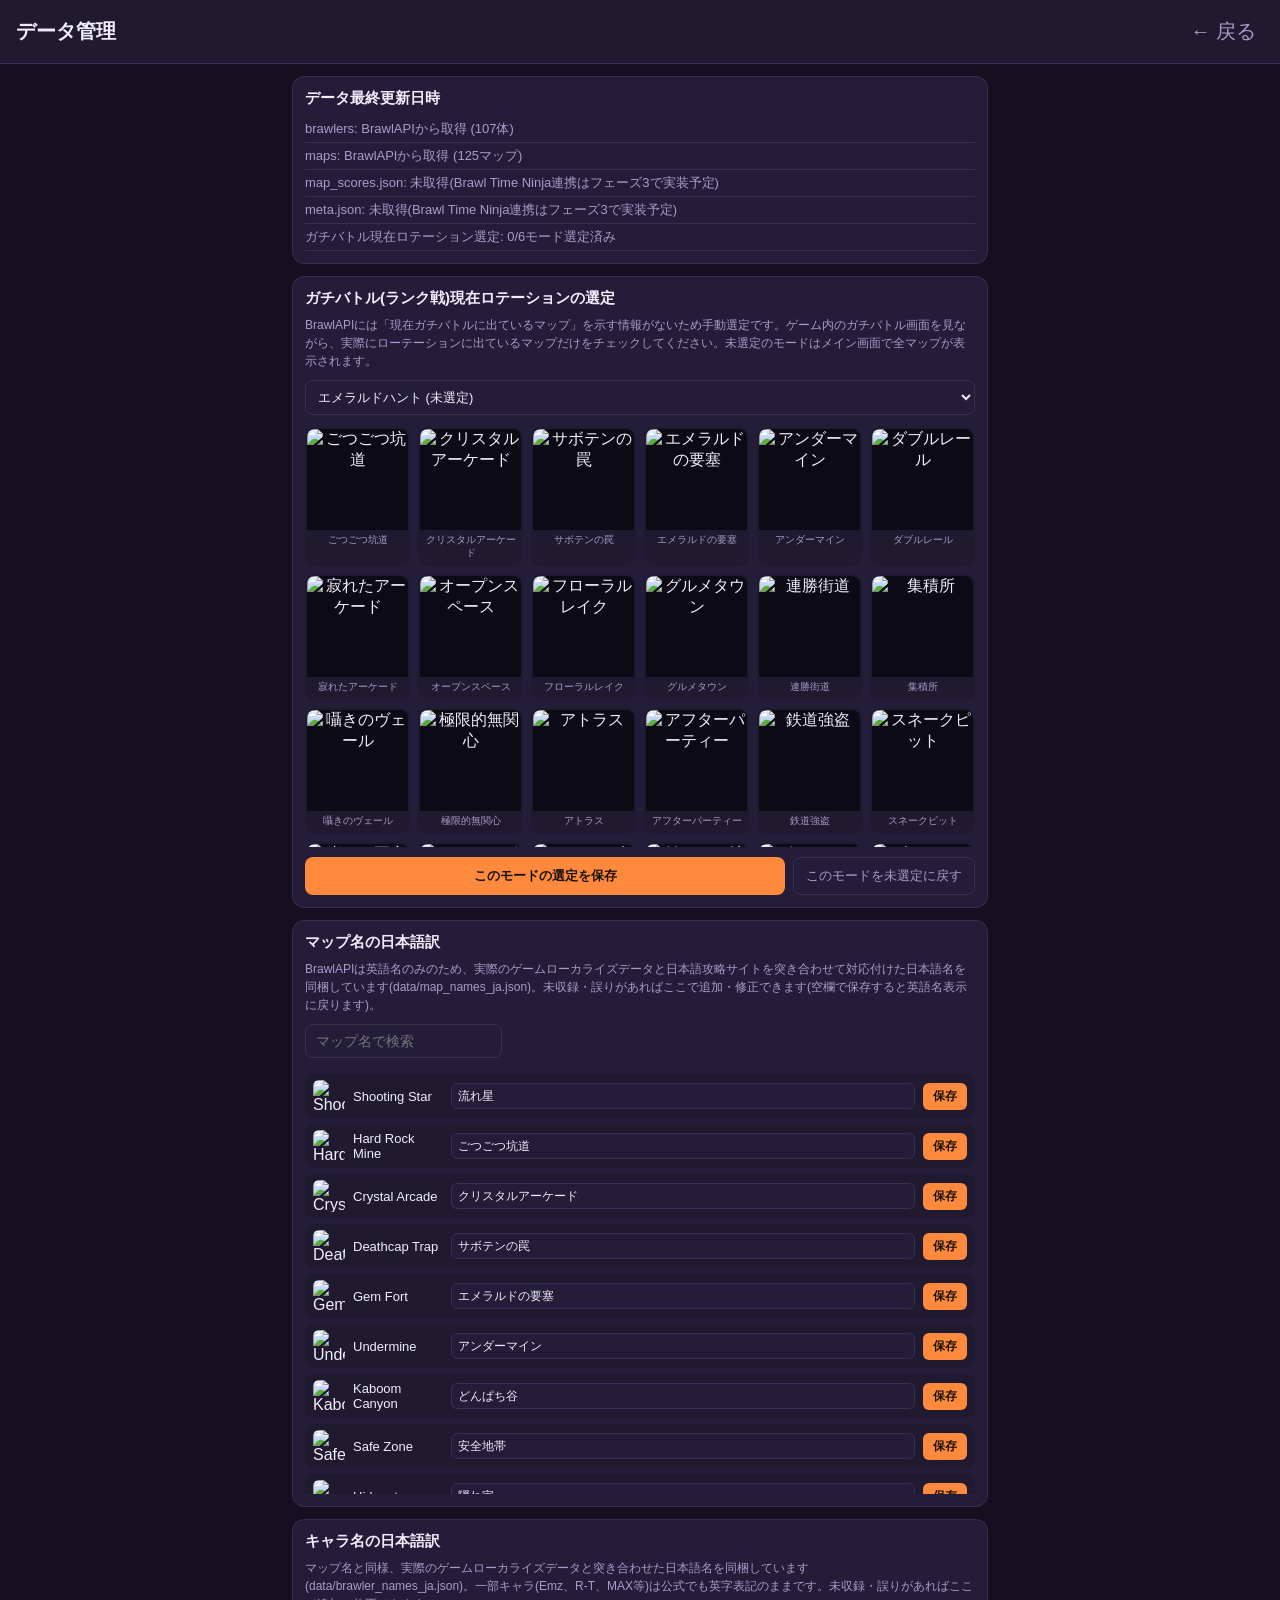
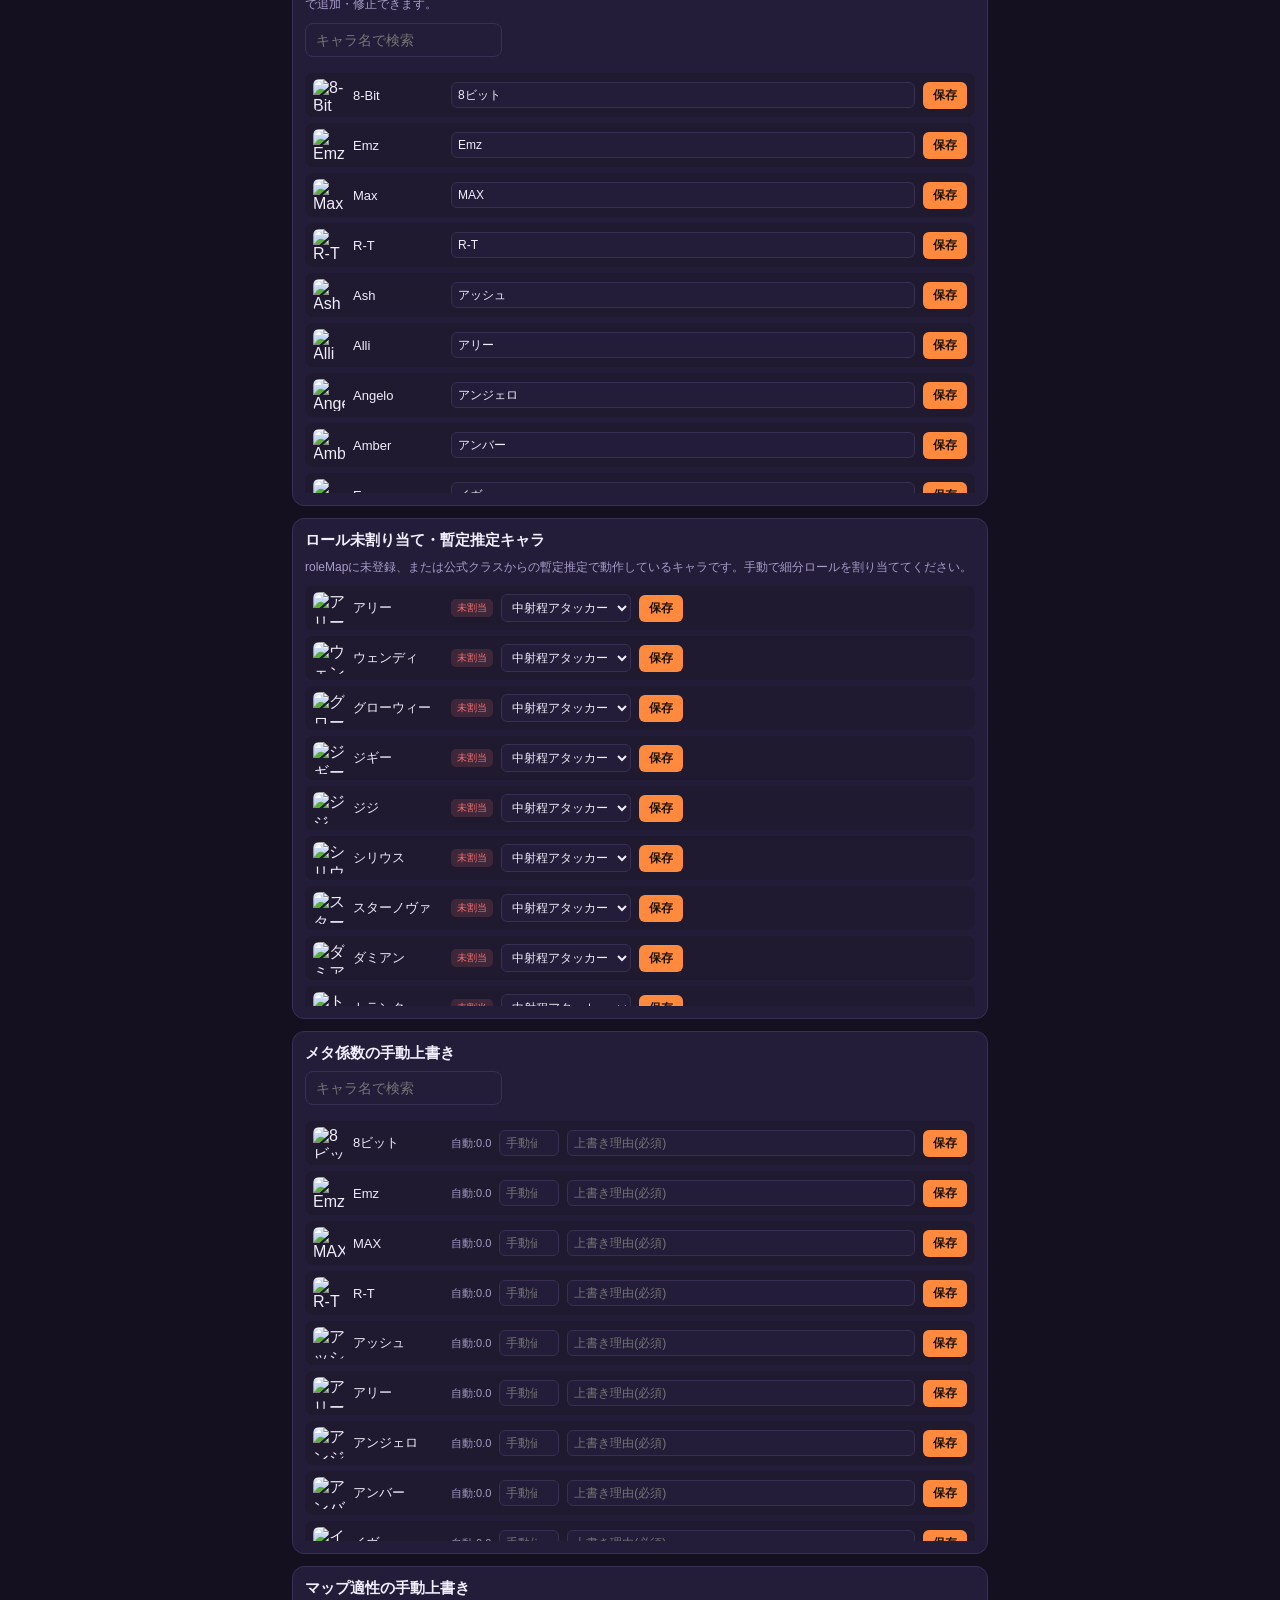
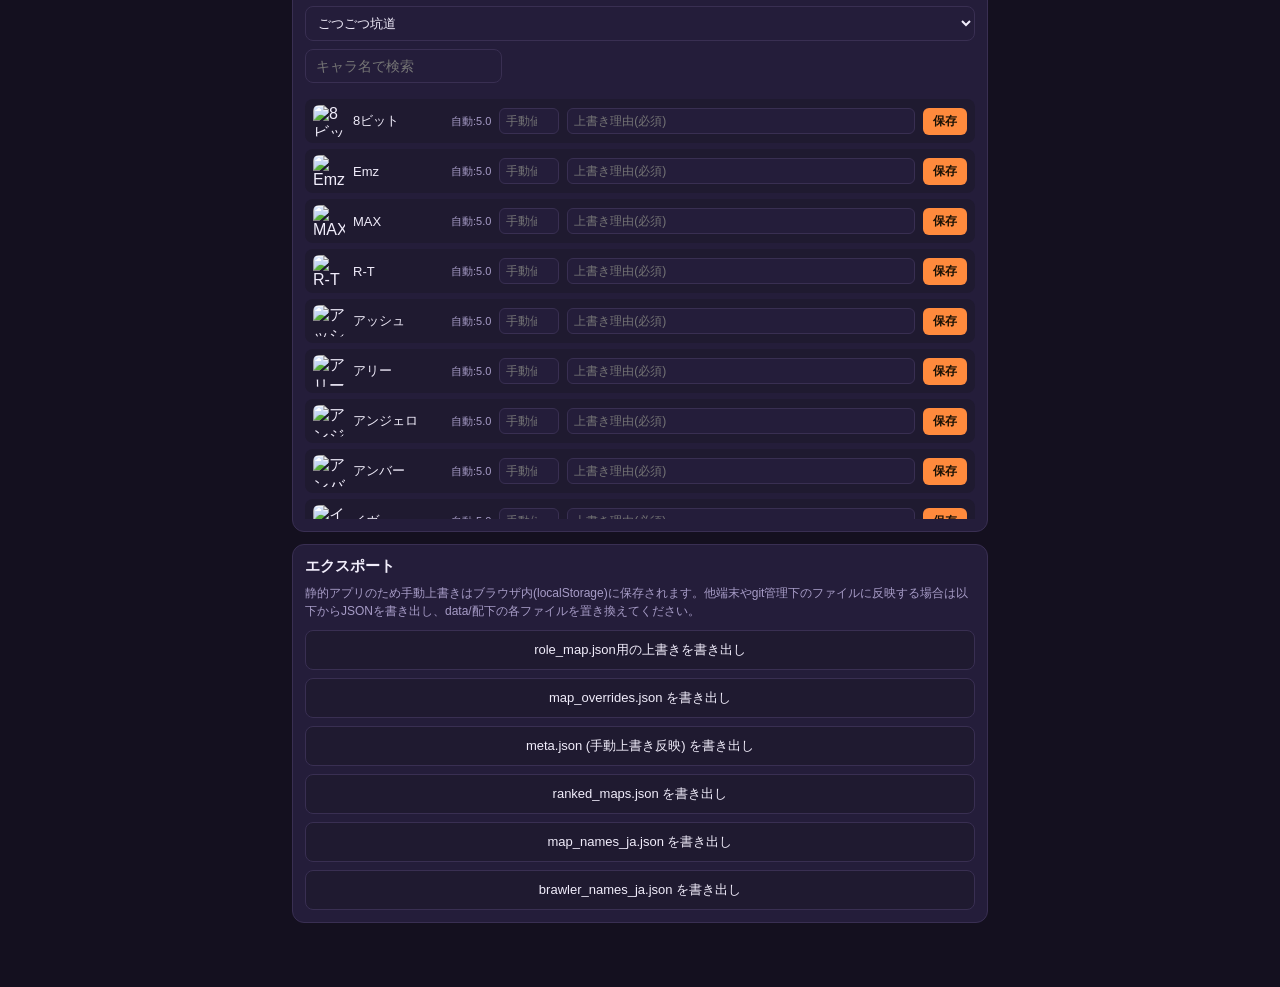
==== admin.html @ 73f632b1 "Initial commit: ブロスタ ガチバトル ピック支援アプリ 仕様書v1.1に基づくフェーズ1+2実装。マップ/キャラ日本語化、 ガチバトル現在ロテーション選定、カメラでのBAN自動読取を含" ====
<!doctype html>
<html lang="ja">
<head>
<meta charset="UTF-8" />
<meta name="viewport" content="width=device-width, initial-scale=1" />
<title>データ管理 | ブロスタ ピック支援</title>
<link rel="stylesheet" href="css/style.css" />
<link rel="stylesheet" href="css/admin.css" />
</head>
<body>
<header class="app-header">
  <h1>データ管理</h1>
  <a class="admin-link" href="index.html" title="メイン画面へ">← 戻る</a>
</header>

<div id="loading" class="loading">読み込み中...</div>

<main id="admin" class="app admin-app" hidden>

  <section class="section">
    <h2>データ最終更新日時</h2>
    <ul class="status-list" id="statusList"></ul>
  </section>

  <section class="section">
    <h2>ガチバトル(ランク戦)現在ロテーションの選定</h2>
    <p class="hint">BrawlAPIには「現在ガチバトルに出ているマップ」を示す情報がないため手動選定です。ゲーム内のガチバトル画面を見ながら、実際にローテーションに出ているマップだけをチェックしてください。未選定のモードはメイン画面で全マップが表示されます。</p>
    <select id="rankedModeSelect" class="map-select"></select>
    <div id="rankedMapGrid" class="ranked-map-grid"></div>
    <div class="ranked-map-actions">
      <button id="rankedMapSave" class="save-btn">このモードの選定を保存</button>
      <button id="rankedMapReset" class="reset-btn">このモードを未選定に戻す</button>
    </div>
  </section>

  <section class="section">
    <h2>マップ名の日本語訳</h2>
    <p class="hint">BrawlAPIは英語名のみのため、実際のゲームローカライズデータと日本語攻略サイトを突き合わせて対応付けた日本語名を同梱しています(data/map_names_ja.json)。未収録・誤りがあればここで追加・修正できます(空欄で保存すると英語名表示に戻ります)。</p>
    <input type="text" id="mapNameSearch" class="picker-search" placeholder="マップ名で検索" />
    <div id="mapNameTable" class="admin-table"></div>
  </section>

  <section class="section">
    <h2>キャラ名の日本語訳</h2>
    <p class="hint">マップ名と同様、実際のゲームローカライズデータと突き合わせた日本語名を同梱しています(data/brawler_names_ja.json)。一部キャラ(Emz、R-T、MAX等)は公式でも英字表記のままです。未収録・誤りがあればここで追加・修正できます。</p>
    <input type="text" id="brawlerNameSearch" class="picker-search" placeholder="キャラ名で検索" />
    <div id="brawlerNameTable" class="admin-table"></div>
  </section>

  <section class="section">
    <h2>ロール未割り当て・暫定推定キャラ</h2>
    <p class="hint">roleMapに未登録、または公式クラスからの暫定推定で動作しているキャラです。手動で細分ロールを割り当ててください。</p>
    <div id="roleWarningList" class="admin-table"></div>
  </section>

  <section class="section">
    <h2>メタ係数の手動上書き</h2>
    <input type="text" id="metaSearch" class="picker-search" placeholder="キャラ名で検索" />
    <div id="metaTable" class="admin-table"></div>
  </section>

  <section class="section">
    <h2>マップ適性の手動上書き</h2>
    <select id="mapSelect" class="map-select"></select>
    <input type="text" id="mapOverrideSearch" class="picker-search" placeholder="キャラ名で検索" />
    <div id="mapOverrideTable" class="admin-table"></div>
  </section>

  <section class="section">
    <h2>エクスポート</h2>
    <p class="hint">静的アプリのため手動上書きはブラウザ内(localStorage)に保存されます。他端末やgit管理下のファイルに反映する場合は以下からJSONを書き出し、data/配下の各ファイルを置き換えてください。</p>
    <div class="export-buttons">
      <button id="exportRoles">role_map.json用の上書きを書き出し</button>
      <button id="exportMapOverrides">map_overrides.json を書き出し</button>
      <button id="exportMeta">meta.json (手動上書き反映) を書き出し</button>
      <button id="exportRankedMaps">ranked_maps.json を書き出し</button>
      <button id="exportMapNames">map_names_ja.json を書き出し</button>
      <button id="exportBrawlerNames">brawler_names_ja.json を書き出し</button>
    </div>
  </section>

</main>

<script src="js/api.js"></script>
<script src="js/score.js"></script>
<script src="js/admin.js"></script>
</body>
</html>
---- css/style.css ----
:root {
  --bg: #14101f;
  --bg-elevated: #1f1a30;
  --bg-card: #241d3a;
  --border: #392f52;
  --text: #f1edfb;
  --text-dim: #a79cc7;
  --accent: #ff8a3d;
  --accent-2: #7c5cff;
  --good: #4ade80;
  --bad: #f87171;
  --neutral: #a79cc7;
  --radius: 12px;
}

* { box-sizing: border-box; }

html, body {
  margin: 0;
  padding: 0;
  background: var(--bg);
  color: var(--text);
  font-family: -apple-system, BlinkMacSystemFont, "Hiragino Sans", "Yu Gothic", sans-serif;
}

body {
  padding-bottom: 40px;
}

.app-header {
  display: flex;
  align-items: center;
  justify-content: space-between;
  padding: 14px 16px;
  background: var(--bg-elevated);
  border-bottom: 1px solid var(--border);
  position: sticky;
  top: 0;
  z-index: 20;
}

.app-title-group {
  display: flex;
  align-items: baseline;
  gap: 8px;
}

.app-header h1 {
  font-size: 18px;
  margin: 0;
}

.app-subtitle {
  font-size: 11px;
  color: var(--accent);
  background: rgba(255,138,61,0.12);
  border: 1px solid rgba(255,138,61,0.4);
  border-radius: 999px;
  padding: 2px 8px;
}

.map-grid-notice {
  font-size: 11px;
  color: var(--accent);
  background: rgba(255,138,61,0.08);
  border: 1px solid rgba(255,138,61,0.3);
  border-radius: 8px;
  padding: 6px 8px;
  margin-bottom: 8px;
  line-height: 1.5;
}

.admin-link {
  color: var(--text-dim);
  text-decoration: none;
  font-size: 20px;
  padding: 4px 8px;
}

.loading, .error-banner {
  padding: 40px 16px;
  text-align: center;
  color: var(--text-dim);
}

.error-banner {
  color: var(--bad);
  background: #2a1620;
  margin: 12px 16px;
  border-radius: var(--radius);
}

.app {
  max-width: 640px;
  margin: 0 auto;
  padding: 12px;
}

.section {
  background: var(--bg-card);
  border-radius: var(--radius);
  padding: 12px;
  margin-bottom: 12px;
  border: 1px solid var(--border);
}

.mode-tabs {
  display: flex;
  gap: 6px;
  overflow-x: auto;
  padding-bottom: 8px;
  margin-bottom: 8px;
  border-bottom: 1px solid var(--border);
}

.mode-tab {
  flex: 0 0 auto;
  padding: 8px 12px;
  border-radius: 999px;
  background: var(--bg-elevated);
  border: 1px solid var(--border);
  color: var(--text-dim);
  font-size: 13px;
  white-space: nowrap;
  cursor: pointer;
}

.mode-tab.active {
  background: var(--accent);
  color: #1a1207;
  border-color: var(--accent);
  font-weight: 600;
}

.map-grid {
  display: grid;
  grid-template-columns: repeat(auto-fill, minmax(96px, 1fr));
  gap: 8px;
}

.map-card {
  border-radius: 10px;
  overflow: hidden;
  border: 2px solid transparent;
  background: var(--bg-elevated);
  cursor: pointer;
  text-align: center;
}

.map-card.active {
  border-color: var(--accent);
}

.map-card img {
  width: 100%;
  aspect-ratio: 1 / 1;
  object-fit: cover;
  display: block;
  background: #0c0a14;
}

.map-card .map-name {
  font-size: 11px;
  padding: 4px 4px 6px;
  color: var(--text-dim);
  line-height: 1.3;
}

.draft-row {
  display: flex;
  gap: 12px;
  flex-wrap: wrap;
}

.draft-group {
  flex: 1 1 200px;
}

.draft-label {
  font-size: 13px;
  color: var(--text-dim);
  margin-bottom: 6px;
}

.draft-sub {
  font-size: 11px;
  opacity: 0.7;
}

.slot-row {
  display: flex;
  gap: 8px;
}

.slot {
  width: 52px;
  height: 52px;
  border-radius: 10px;
  border: 2px dashed var(--border);
  background: var(--bg-elevated);
  display: flex;
  align-items: center;
  justify-content: center;
  cursor: pointer;
  position: relative;
  overflow: visible;
  color: var(--text-dim);
  font-size: 22px;
}

.slot.filled {
  border-style: solid;
  border-color: var(--accent-2);
  padding: 0;
}

.slot img {
  width: 100%;
  height: 100%;
  object-fit: cover;
  border-radius: 8px;
}

.slot .remove-badge {
  position: absolute;
  top: -6px;
  right: -6px;
  width: 18px;
  height: 18px;
  border-radius: 50%;
  background: var(--bad);
  color: white;
  font-size: 12px;
  display: flex;
  align-items: center;
  justify-content: center;
  line-height: 1;
}

.ban-btn-row {
  display: flex;
  gap: 8px;
  margin-top: 12px;
}

.ban-toggle {
  flex: 1;
  padding: 8px;
  border-radius: 8px;
  border: 1px solid var(--border);
  background: var(--bg-elevated);
  color: var(--text-dim);
  font-size: 13px;
  cursor: pointer;
}

.scan-open-btn {
  border-color: rgba(255,138,61,0.4);
  color: var(--accent);
}

.ranking-header {
  display: flex;
  justify-content: space-between;
  align-items: baseline;
  margin-bottom: 10px;
}

.ranking-header h2 {
  font-size: 15px;
  margin: 0;
}

.ranking-updated {
  font-size: 11px;
  color: var(--text-dim);
}

.ranking-list {
  display: flex;
  flex-direction: column;
  gap: 6px;
}

.rank-row {
  background: var(--bg-elevated);
  border-radius: 10px;
  padding: 8px 10px;
  display: flex;
  align-items: center;
  gap: 10px;
  cursor: pointer;
  border: 1px solid transparent;
}

.rank-row.expanded {
  border-color: var(--accent-2);
}

.rank-num {
  width: 20px;
  text-align: center;
  color: var(--text-dim);
  font-size: 12px;
  flex: 0 0 auto;
}

.rank-icon {
  width: 40px;
  height: 40px;
  border-radius: 8px;
  object-fit: cover;
  background: #0c0a14;
  flex: 0 0 auto;
}

.rank-main {
  flex: 1;
  min-width: 0;
}

.rank-name-row {
  display: flex;
  align-items: baseline;
  gap: 8px;
}

.rank-name {
  font-weight: 600;
  font-size: 14px;
}

.rank-role {
  font-size: 10px;
  color: var(--text-dim);
}

.rank-score {
  font-size: 15px;
  font-weight: 700;
  color: var(--accent);
  flex: 0 0 auto;
  width: 40px;
  text-align: right;
}

.rank-reasons {
  font-size: 11px;
  color: var(--text-dim);
  margin-top: 2px;
  display: flex;
  flex-wrap: wrap;
  gap: 6px;
}

.rank-reason-tag {
  background: rgba(255,255,255,0.05);
  padding: 1px 6px;
  border-radius: 6px;
}

.rank-detail {
  padding: 10px 10px 4px;
  font-size: 12px;
  color: var(--text-dim);
  border-top: 1px dashed var(--border);
  margin-top: 6px;
  display: none;
  flex-basis: 100%;
}

.rank-row.expanded .rank-detail {
  display: block;
}

.breakdown-grid {
  display: grid;
  grid-template-columns: repeat(4, 1fr);
  gap: 6px;
  margin-bottom: 8px;
}

.breakdown-item {
  background: var(--bg-card);
  border-radius: 6px;
  padding: 6px;
  text-align: center;
}

.breakdown-item .bd-label {
  font-size: 10px;
  opacity: 0.8;
}

.breakdown-item .bd-value {
  font-size: 13px;
  font-weight: 700;
  color: var(--text);
}

.all-reasons {
  list-style: none;
  margin: 0;
  padding: 0;
}

.all-reasons li {
  padding: 2px 0;
}

.show-all-btn {
  margin-top: 10px;
  width: 100%;
  padding: 10px;
  border-radius: 8px;
  border: 1px solid var(--border);
  background: transparent;
  color: var(--accent);
  font-size: 13px;
  cursor: pointer;
}

.picker-overlay {
  position: fixed;
  inset: 0;
  background: rgba(0,0,0,0.55);
  z-index: 100;
  display: flex;
  align-items: flex-end;
}

.picker-overlay[hidden] {
  display: none;
}

.picker-sheet {
  background: var(--bg-elevated);
  width: 100%;
  max-height: 80vh;
  border-radius: 16px 16px 0 0;
  display: flex;
  flex-direction: column;
  overflow: hidden;
}

.picker-header {
  display: flex;
  gap: 8px;
  padding: 12px;
  border-bottom: 1px solid var(--border);
}

.picker-search {
  flex: 1;
  padding: 8px 10px;
  border-radius: 8px;
  border: 1px solid var(--border);
  background: var(--bg-card);
  color: var(--text);
  font-size: 14px;
}

.picker-close {
  padding: 8px 12px;
  border-radius: 8px;
  border: 1px solid var(--border);
  background: transparent;
  color: var(--text-dim);
  cursor: pointer;
}

.picker-quick {
  padding: 10px 12px 4px;
  border-bottom: 1px solid var(--border);
}

.picker-quick-label {
  font-size: 11px;
  color: var(--accent);
  margin-bottom: 6px;
}

.picker-quick-grid {
  display: grid;
  grid-template-columns: repeat(auto-fill, minmax(64px, 1fr));
  gap: 8px;
}

.picker-roles {
  display: flex;
  gap: 6px;
  overflow-x: auto;
  padding: 8px 12px;
  border-bottom: 1px solid var(--border);
}

.picker-role-chip {
  flex: 0 0 auto;
  padding: 5px 10px;
  border-radius: 999px;
  background: var(--bg-card);
  border: 1px solid var(--border);
  color: var(--text-dim);
  font-size: 11px;
  cursor: pointer;
  white-space: nowrap;
}

.picker-role-chip.active {
  background: var(--accent-2);
  color: white;
  border-color: var(--accent-2);
}

.picker-grid {
  display: grid;
  grid-template-columns: repeat(auto-fill, minmax(64px, 1fr));
  gap: 8px;
  padding: 12px;
  overflow-y: auto;
}

.picker-cell {
  text-align: center;
  cursor: pointer;
  border-radius: 8px;
  padding: 4px;
  border: 2px solid transparent;
}

.picker-cell.selected {
  border-color: var(--accent);
  background: rgba(255,138,61,0.1);
}

.picker-cell.disabled {
  opacity: 0.3;
  pointer-events: none;
}

.picker-cell img {
  width: 100%;
  aspect-ratio: 1/1;
  object-fit: cover;
  border-radius: 8px;
  background: #0c0a14;
}

.picker-cell .pc-name {
  font-size: 9px;
  color: var(--text-dim);
  margin-top: 2px;
  white-space: nowrap;
  overflow: hidden;
  text-overflow: ellipsis;
}

@media (min-width: 480px) {
  .app-header h1 { font-size: 20px; }
}

/* --- カメラBAN読取 --- */
.scan-overlay {
  position: fixed;
  inset: 0;
  background: #000;
  z-index: 200;
  display: flex;
  flex-direction: column;
}

.scan-overlay[hidden] {
  display: none;
}

.scan-header {
  display: flex;
  align-items: center;
  gap: 8px;
  padding: 10px 12px;
  background: var(--bg-elevated);
  border-bottom: 1px solid var(--border);
}

.scan-title {
  font-size: 13px;
  color: var(--text);
  flex: 1;
}

.scan-layout-select {
  padding: 5px 8px;
  border-radius: 6px;
  border: 1px solid var(--border);
  background: var(--bg-card);
  color: var(--text);
  font-size: 12px;
}

.scan-video-wrap {
  position: relative;
  flex: 1;
  overflow: hidden;
  background: #000;
  touch-action: none;
}

.scan-video {
  width: 100%;
  height: 100%;
  object-fit: cover;
  display: block;
}

.scan-guide-box {
  position: absolute;
  border: 2px solid var(--accent);
  background: rgba(255,138,61,0.08);
  touch-action: none;
  cursor: move;
}

.scan-handle {
  position: absolute;
  width: 22px;
  height: 22px;
  margin: -11px;
  border-radius: 50%;
  background: var(--accent);
  border: 2px solid white;
  touch-action: none;
}

.scan-handle[data-corner="tl"] { top: 0; left: 0; }
.scan-handle[data-corner="tr"] { top: 0; left: 100%; }
.scan-handle[data-corner="bl"] { top: 100%; left: 0; }
.scan-handle[data-corner="br"] { top: 100%; left: 100%; }

.scan-cells {
  position: absolute;
  display: grid;
  gap: 2px;
  pointer-events: none;
}

.scan-cell {
  border: 2px dashed rgba(255,255,255,0.4);
  border-radius: 4px;
  display: flex;
  align-items: flex-end;
  justify-content: center;
  overflow: hidden;
}

.scan-cell.tentative {
  border-color: var(--accent);
  border-style: solid;
}

.scan-cell.committed {
  border-color: var(--good);
  border-style: solid;
  background: rgba(74,222,128,0.15);
}

.scan-cell-label {
  font-size: 10px;
  color: white;
  background: rgba(0,0,0,0.6);
  padding: 1px 4px;
  border-radius: 4px;
  margin-bottom: 2px;
  max-width: 100%;
  overflow: hidden;
  text-overflow: ellipsis;
  white-space: nowrap;
}

.scan-footer {
  background: var(--bg-elevated);
  border-top: 1px solid var(--border);
  padding: 10px 12px;
  padding-bottom: max(10px, env(safe-area-inset-bottom));
}

.scan-status {
  font-size: 12px;
  color: var(--text-dim);
  margin-bottom: 8px;
  min-height: 16px;
}

.scan-pending-list {
  display: flex;
  flex-wrap: wrap;
  gap: 6px;
  margin-bottom: 8px;
}

.scan-pending-chip {
  display: flex;
  align-items: center;
  gap: 4px;
  background: var(--bg-card);
  border: 1px solid var(--good);
  border-radius: 999px;
  padding: 3px 8px 3px 3px;
  font-size: 12px;
  cursor: pointer;
}

.scan-pending-chip img {
  width: 22px;
  height: 22px;
  border-radius: 50%;
  object-fit: cover;
}

.scan-pending-remove {
  color: var(--bad);
  font-weight: 700;
  margin-left: 2px;
}

.scan-footer-buttons {
  display: flex;
  gap: 8px;
}

.scan-reset-btn {
  flex: 1;
  padding: 9px;
  border-radius: 8px;
  border: 1px solid var(--border);
  background: transparent;
  color: var(--text-dim);
  font-size: 12px;
  cursor: pointer;
}

.scan-apply-btn {
  flex: 2;
  padding: 9px;
  border-radius: 8px;
  border: none;
  background: var(--good);
  color: #0a2010;
  font-weight: 700;
  font-size: 13px;
  cursor: pointer;
}
---- css/admin.css ----
.admin-app {
  max-width: 720px;
}

.section h2 {
  font-size: 15px;
  margin: 0 0 8px;
}

.hint {
  font-size: 12px;
  color: var(--text-dim);
  margin: 0 0 10px;
  line-height: 1.5;
}

.status-list {
  list-style: none;
  margin: 0;
  padding: 0;
  font-size: 13px;
  color: var(--text-dim);
}

.status-list li {
  padding: 4px 0;
  border-bottom: 1px solid var(--border);
}

.admin-table {
  display: flex;
  flex-direction: column;
  gap: 6px;
  max-height: 420px;
  overflow-y: auto;
  margin-top: 8px;
}

.admin-row {
  display: flex;
  align-items: center;
  gap: 8px;
  background: var(--bg-elevated);
  border-radius: 8px;
  padding: 6px 8px;
  flex-wrap: wrap;
}

.admin-row img {
  width: 32px;
  height: 32px;
  border-radius: 6px;
  object-fit: cover;
  flex: 0 0 auto;
}

.admin-row .ar-name {
  font-size: 13px;
  width: 90px;
  flex: 0 0 auto;
}

.admin-row select,
.admin-row input[type="number"],
.admin-row input[type="text"] {
  background: var(--bg-card);
  border: 1px solid var(--border);
  color: var(--text);
  border-radius: 6px;
  padding: 5px 6px;
  font-size: 12px;
}

.admin-row input[type="number"] {
  width: 60px;
}

.admin-row input[type="text"].note-input {
  flex: 1 1 140px;
  min-width: 100px;
}

.admin-row .save-btn {
  padding: 5px 10px;
  border-radius: 6px;
  border: none;
  background: var(--accent);
  color: #1a1207;
  font-size: 12px;
  cursor: pointer;
  font-weight: 600;
}

.admin-row .diff-warn {
  font-size: 11px;
  color: var(--bad);
  width: 100%;
}

.admin-row .badge {
  font-size: 10px;
  padding: 2px 6px;
  border-radius: 5px;
  background: rgba(248,113,113,0.15);
  color: var(--bad);
}

.map-select {
  width: 100%;
  padding: 8px;
  border-radius: 8px;
  border: 1px solid var(--border);
  background: var(--bg-card);
  color: var(--text);
  font-size: 13px;
  margin-bottom: 8px;
}

.picker-search {
  margin-bottom: 8px;
}

.export-buttons {
  display: flex;
  flex-direction: column;
  gap: 8px;
}

.export-buttons button {
  padding: 10px;
  border-radius: 8px;
  border: 1px solid var(--border);
  background: var(--bg-elevated);
  color: var(--text);
  font-size: 13px;
  cursor: pointer;
}

.ranked-map-grid {
  display: grid;
  grid-template-columns: repeat(auto-fill, minmax(96px, 1fr));
  gap: 8px;
  max-height: 420px;
  overflow-y: auto;
  margin-top: 4px;
}

.ranked-map-cell {
  border-radius: 10px;
  overflow: hidden;
  border: 2px solid transparent;
  background: var(--bg-elevated);
  cursor: pointer;
  text-align: center;
}

.ranked-map-cell.selected {
  border-color: var(--good);
}

.ranked-map-cell img {
  width: 100%;
  aspect-ratio: 1 / 1;
  object-fit: cover;
  display: block;
  background: #0c0a14;
}

.ranked-map-cell .rm-name {
  font-size: 10px;
  padding: 3px 4px 5px;
  color: var(--text-dim);
  line-height: 1.3;
}

.ranked-map-cell.selected .rm-name {
  color: var(--good);
}

.ranked-map-actions {
  display: flex;
  gap: 8px;
  margin-top: 10px;
}

.ranked-map-actions .save-btn {
  flex: 1;
  padding: 9px;
  border-radius: 8px;
  border: none;
  background: var(--accent);
  color: #1a1207;
  font-weight: 600;
  font-size: 13px;
  cursor: pointer;
}

.ranked-map-actions .reset-btn {
  padding: 9px 12px;
  border-radius: 8px;
  border: 1px solid var(--border);
  background: transparent;
  color: var(--text-dim);
  font-size: 13px;
  cursor: pointer;
}
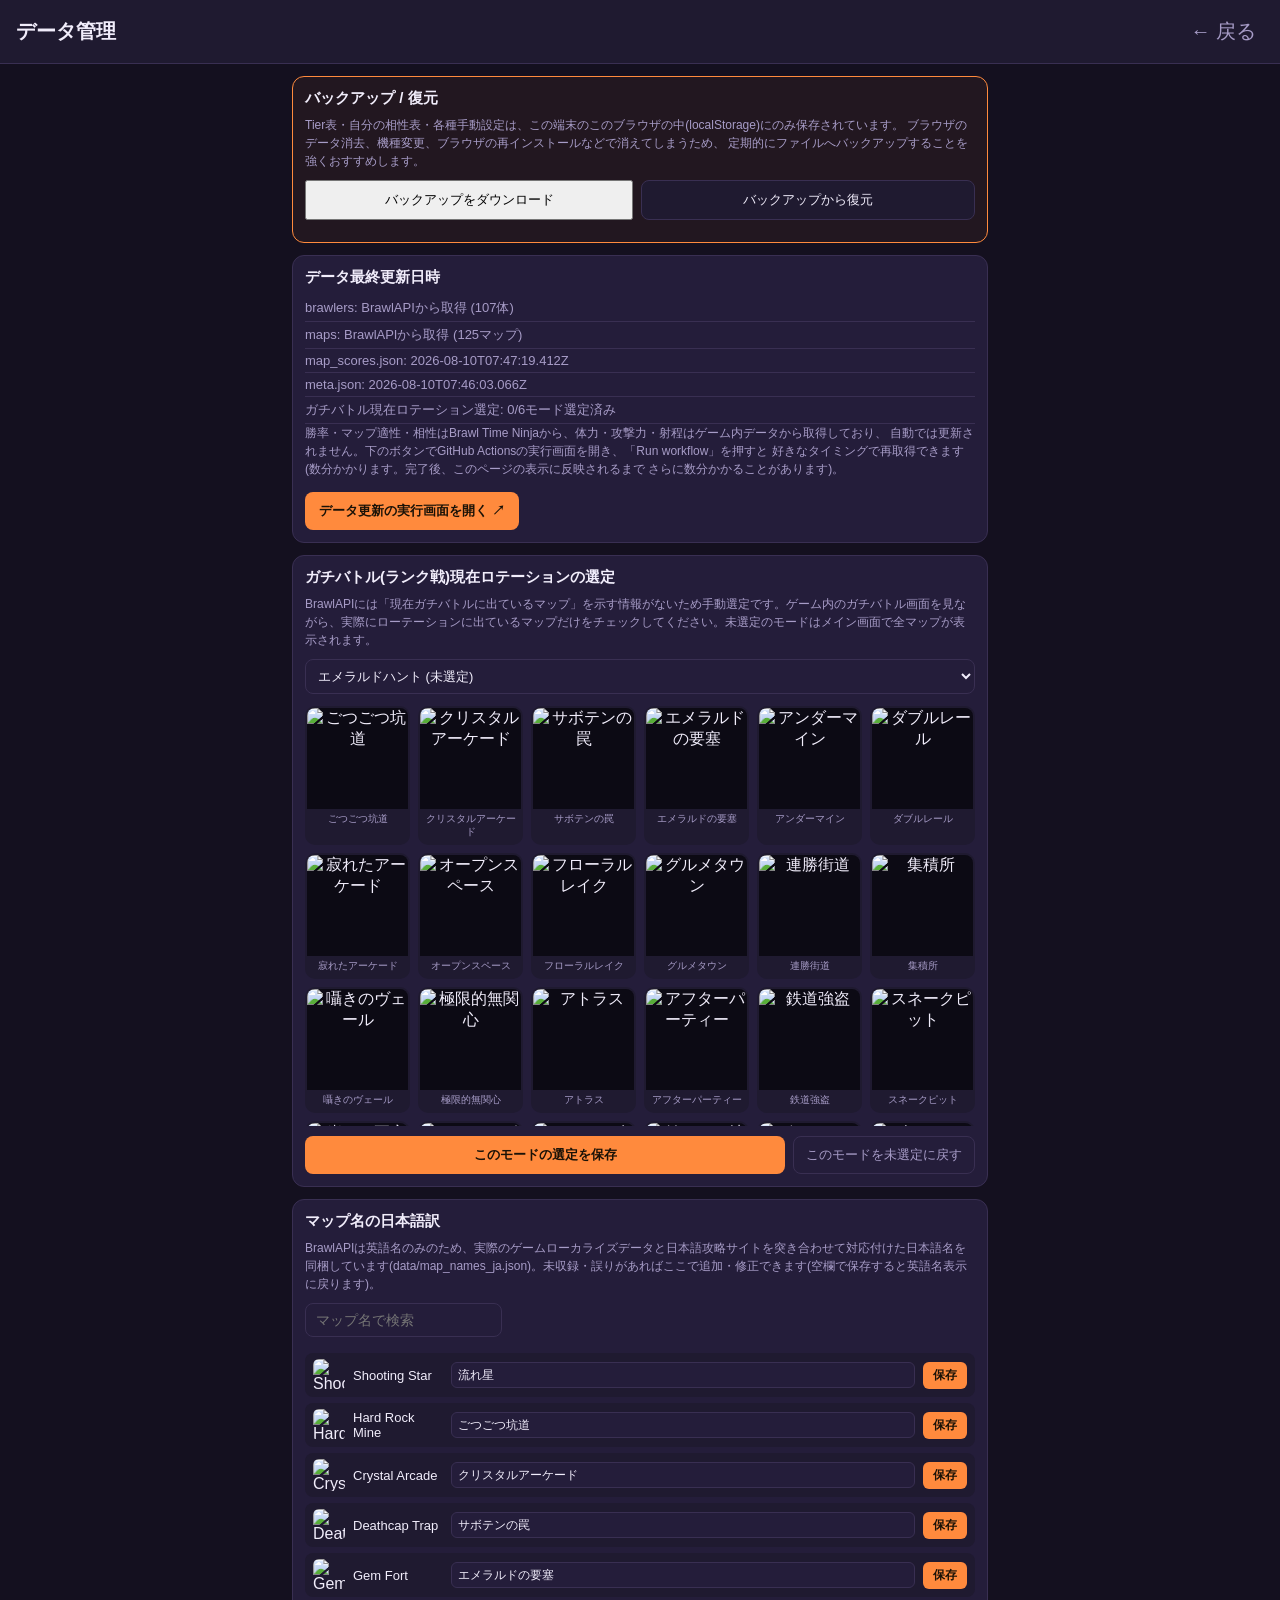
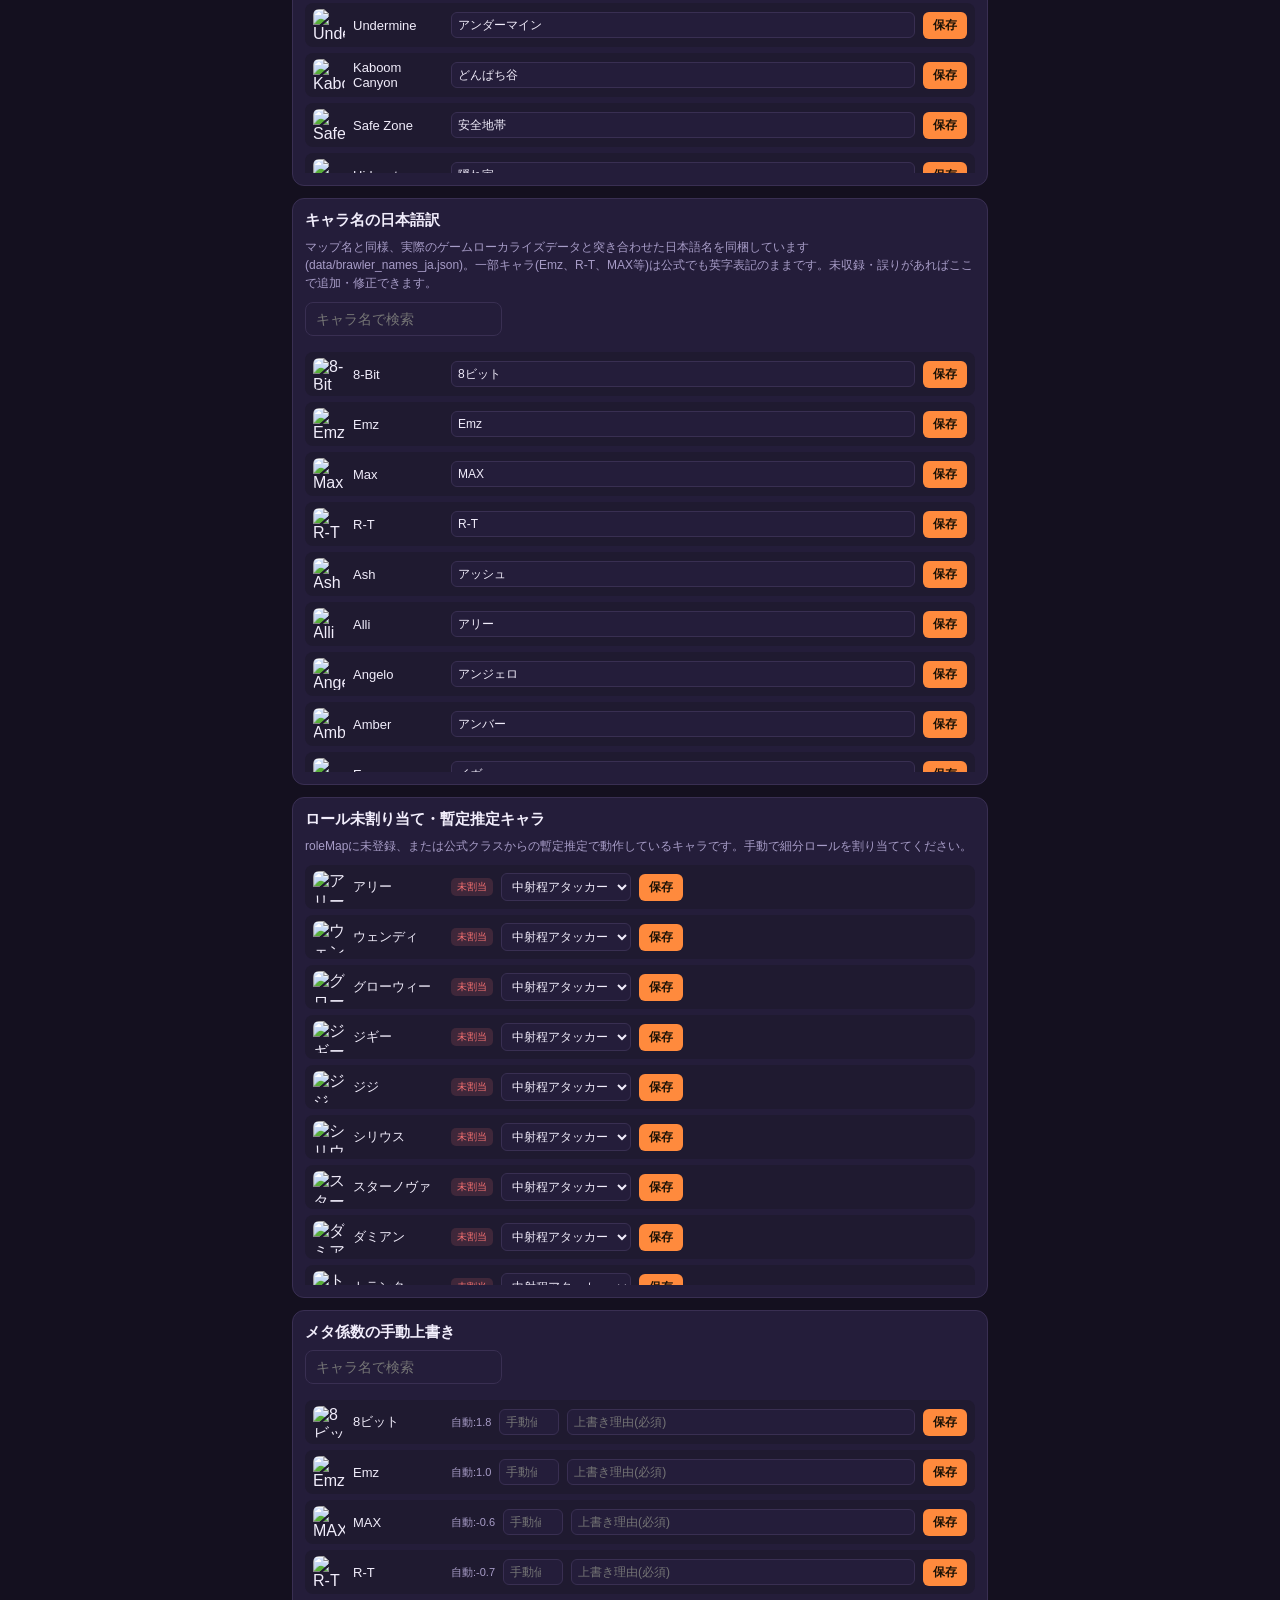
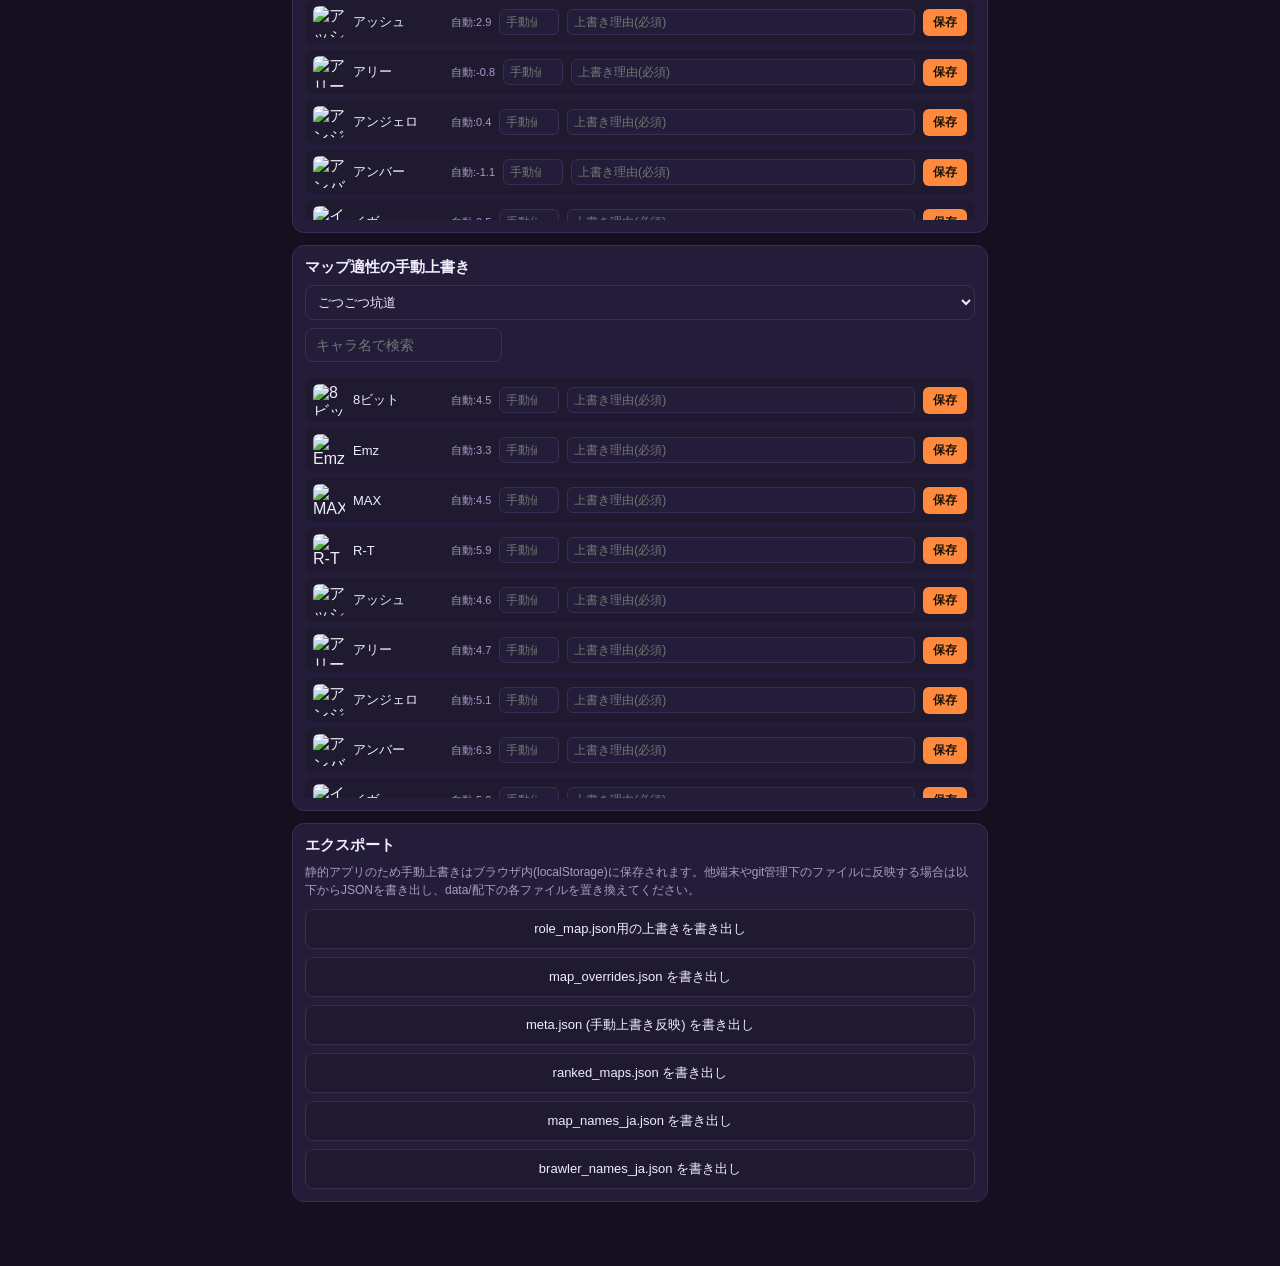
==== commit d5b94dea: "コミット" ====
--- a/admin.html
+++ b/admin.html
@@ -4,8 +4,8 @@
 <meta charset="UTF-8" />
 <meta name="viewport" content="width=device-width, initial-scale=1" />
 <title>データ管理 | ブロスタ ピック支援</title>
-<link rel="stylesheet" href="css/style.css" />
-<link rel="stylesheet" href="css/admin.css" />
+<link rel="stylesheet" href="css/style.css?v=14" />
+<link rel="stylesheet" href="css/admin.css?v=14" />
 </head>
 <body>
 <header class="app-header">
@@ -17,9 +17,38 @@
 
 <main id="admin" class="app admin-app" hidden>
 
+  <section class="section backup-section">
+    <h2>バックアップ / 復元</h2>
+    <p class="hint">
+      Tier表・自分の相性表・各種手動設定は、この端末のこのブラウザの中(localStorage)にのみ保存されています。
+      ブラウザのデータ消去、機種変更、ブラウザの再インストールなどで消えてしまうため、
+      定期的にファイルへバックアップすることを強くおすすめします。
+    </p>
+    <div class="backup-actions">
+      <button id="backupDownloadBtn" class="save-btn">バックアップをダウンロード</button>
+      <label class="backup-restore-label" for="backupRestoreInput">バックアップから復元</label>
+      <input type="file" id="backupRestoreInput" accept="application/json" hidden />
+    </div>
+    <div id="backupStatus" class="hint"></div>
+  </section>
+
   <section class="section">
     <h2>データ最終更新日時</h2>
     <ul class="status-list" id="statusList"></ul>
+    <p class="hint">
+      勝率・マップ適性・相性はBrawl Time Ninjaから、体力・攻撃力・射程はゲーム内データから取得しており、
+      自動では更新されません。下のボタンでGitHub Actionsの実行画面を開き、「Run workflow」を押すと
+      好きなタイミングで再取得できます(数分かかります。完了後、このページの表示に反映されるまで
+      さらに数分かかることがあります)。
+    </p>
+    <a
+      class="update-data-btn"
+      href="https://github.com/ayato1027/select/actions/workflows/update-data.yml"
+      target="_blank"
+      rel="noopener"
+    >
+      データ更新の実行画面を開く ↗
+    </a>
   </section>
 
   <section class="section">
@@ -81,8 +110,8 @@
 
 </main>
 
-<script src="js/api.js"></script>
-<script src="js/score.js"></script>
-<script src="js/admin.js"></script>
+<script src="js/api.js?v=14"></script>
+<script src="js/score.js?v=14"></script>
+<script src="js/admin.js?v=14"></script>
 </body>
 </html>
--- a/css/style.css
+++ b/css/style.css
@@ -70,6 +70,11 @@
   line-height: 1.5;
 }
 
+.header-links {
+  display: flex;
+  gap: 4px;
+}
+
 .admin-link {
   color: var(--text-dim);
   text-decoration: none;
@@ -212,6 +217,16 @@
   border-style: solid;
   border-color: var(--accent-2);
   padding: 0;
+}
+
+.slot.locked {
+  cursor: not-allowed;
+  opacity: 0.35;
+}
+
+.slot.turn-active {
+  border-color: var(--accent);
+  box-shadow: 0 0 0 2px rgba(255,138,61,0.25);
 }
 
 .slot img {
@@ -237,6 +252,135 @@
   line-height: 1;
 }
 
+.draft-side-picker {
+  margin-bottom: 12px;
+  padding-bottom: 12px;
+  border-bottom: 1px solid var(--border);
+}
+
+.draft-side-label {
+  font-size: 12px;
+  color: var(--text-dim);
+  margin-bottom: 8px;
+}
+
+.draft-side-buttons {
+  display: flex;
+  gap: 8px;
+  margin-bottom: 6px;
+}
+
+.draft-side-btn {
+  flex: 1;
+  padding: 10px;
+  border-radius: 8px;
+  border: 1px solid var(--accent-2);
+  background: var(--bg-elevated);
+  color: var(--text);
+  font-size: 13px;
+  font-weight: 600;
+  cursor: pointer;
+}
+
+.draft-side-free {
+  width: 100%;
+  padding: 6px;
+  border-radius: 8px;
+  border: none;
+  background: transparent;
+  color: var(--text-dim);
+  font-size: 11px;
+  text-decoration: underline;
+  cursor: pointer;
+}
+
+.draft-turn-bar {
+  display: flex;
+  gap: 4px;
+  margin-bottom: 8px;
+}
+
+.draft-turn-segment {
+  flex: 1;
+  padding: 6px 4px;
+  border-radius: 6px;
+  background: var(--bg-elevated);
+  border: 1px solid var(--border);
+  text-align: center;
+  font-size: 10px;
+  color: var(--text-dim);
+}
+
+.draft-turn-segment.active {
+  background: var(--accent);
+  color: #1a1207;
+  font-weight: 700;
+  border-color: var(--accent);
+}
+
+.draft-turn-segment.done {
+  background: rgba(74,222,128,0.15);
+  color: var(--good);
+  border-color: var(--good);
+}
+
+.draft-turn-status {
+  font-size: 13px;
+  color: var(--accent);
+  font-weight: 600;
+  margin-bottom: 10px;
+  padding: 8px 10px;
+  border-radius: 8px;
+  background: rgba(255,138,61,0.1);
+  border: 1px solid rgba(255,138,61,0.3);
+}
+
+.draft-self-next-btn {
+  width: 100%;
+  padding: 10px;
+  border-radius: 8px;
+  border: none;
+  background: var(--good);
+  color: #0a2010;
+  font-weight: 700;
+  font-size: 13px;
+  cursor: pointer;
+  margin-bottom: 10px;
+}
+
+.draft-reset-row {
+  display: flex;
+  gap: 8px;
+  align-items: stretch;
+}
+
+.draft-reset-row .draft-reset-btn {
+  flex: 1;
+}
+
+.draft-reset-row .draft-reset-btn[hidden] {
+  display: none;
+}
+
+.draft-reset-btn {
+  width: 100%;
+  margin-top: 10px;
+  padding: 7px;
+  border-radius: 8px;
+  border: 1px solid var(--border);
+  background: transparent;
+  color: var(--text-dim);
+  font-size: 11px;
+  cursor: pointer;
+}
+
+/* .draft-reset-btn より後に置くこと(同じ詳細度なので後勝ちで色を上書きする) */
+.draft-reset-all {
+  color: var(--bad);
+  border-color: rgba(248, 113, 113, 0.4);
+  font-weight: 600;
+}
+
 .ban-btn-row {
   display: flex;
   gap: 8px;
@@ -259,6 +403,160 @@
   color: var(--accent);
 }
 
+/* --- チーム構成分析 --- */
+.comp-empty {
+  font-size: 12px;
+  color: var(--text-dim);
+  padding: 8px 0;
+  line-height: 1.6;
+}
+
+.comp-team {
+  margin-bottom: 12px;
+  padding-bottom: 12px;
+  border-bottom: 1px solid var(--border);
+}
+
+.comp-team:last-child {
+  margin-bottom: 0;
+  padding-bottom: 0;
+  border-bottom: none;
+}
+
+.comp-team-header {
+  font-size: 13px;
+  font-weight: 600;
+  margin-bottom: 8px;
+}
+
+.comp-team-count {
+  font-size: 11px;
+  color: var(--text-dim);
+  font-weight: 400;
+}
+
+.comp-members {
+  display: flex;
+  gap: 8px;
+  flex-wrap: wrap;
+  margin-bottom: 8px;
+}
+
+.comp-member {
+  width: 64px;
+  text-align: center;
+}
+
+.comp-member img {
+  width: 48px;
+  height: 48px;
+  border-radius: 8px;
+  object-fit: cover;
+  background: #0c0a14;
+}
+
+.comp-member-name {
+  font-size: 9px;
+  margin-top: 2px;
+  white-space: nowrap;
+  overflow: hidden;
+  text-overflow: ellipsis;
+}
+
+.comp-member-role {
+  font-size: 9px;
+  color: var(--text-dim);
+  white-space: nowrap;
+  overflow: hidden;
+  text-overflow: ellipsis;
+}
+
+.comp-member-stat {
+  font-size: 9px;
+  color: var(--accent);
+}
+
+.comp-stat-row {
+  display: flex;
+  gap: 6px;
+  margin-bottom: 8px;
+}
+
+.comp-stat-cell {
+  flex: 1;
+  display: flex;
+  flex-direction: column;
+  align-items: center;
+  padding: 5px 4px;
+  border-radius: 6px;
+  background: var(--bg-elevated);
+  border: 1px solid var(--border);
+}
+
+.comp-stat-cell .cs-label {
+  font-size: 9px;
+  color: var(--text-dim);
+}
+
+.comp-stat-cell .cs-value {
+  font-size: 13px;
+  font-weight: 700;
+}
+
+.comp-stat-cell.high .cs-value { color: var(--good); }
+.comp-stat-cell.low .cs-value { color: var(--bad); }
+
+.comp-none {
+  font-size: 12px;
+  color: var(--text-dim);
+  padding: 6px 0;
+}
+
+.comp-range-bar {
+  display: flex;
+  gap: 6px;
+  margin-bottom: 8px;
+}
+
+.comp-range-cell {
+  flex: 1;
+  text-align: center;
+  padding: 5px 4px;
+  border-radius: 6px;
+  background: rgba(124,92,255,0.15);
+  border: 1px solid var(--accent-2);
+  color: var(--text);
+  font-size: 11px;
+}
+
+.comp-range-cell.empty {
+  background: var(--bg-elevated);
+  border-color: var(--border);
+  color: var(--text-dim);
+}
+
+.comp-warns {
+  list-style: none;
+  margin: 0;
+  padding: 0;
+}
+
+.comp-warns li {
+  font-size: 12px;
+  color: var(--accent);
+  background: rgba(255,138,61,0.08);
+  border: 1px solid rgba(255,138,61,0.3);
+  border-radius: 8px;
+  padding: 6px 8px;
+  margin-bottom: 4px;
+  line-height: 1.5;
+}
+
+.comp-ok {
+  font-size: 12px;
+  color: var(--good);
+}
+
 .ranking-header {
   display: flex;
   justify-content: space-between;
@@ -274,6 +572,73 @@
 .ranking-updated {
   font-size: 11px;
   color: var(--text-dim);
+}
+
+.sort-row {
+  display: flex;
+  align-items: center;
+  gap: 8px;
+  margin-bottom: 10px;
+  font-size: 12px;
+  color: var(--text-dim);
+}
+
+.sort-select {
+  flex: 1;
+  padding: 6px 8px;
+  border-radius: 6px;
+  border: 1px solid var(--border);
+  background: var(--bg-elevated);
+  color: var(--text);
+  font-size: 12px;
+}
+
+.bias-row {
+  display: flex;
+  align-items: center;
+  gap: 6px;
+  margin-top: 8px;
+  padding-top: 8px;
+  border-top: 1px dashed var(--border);
+}
+
+.bias-row input[type="number"] {
+  width: 56px;
+  padding: 5px 6px;
+  border-radius: 6px;
+  border: 1px solid var(--border);
+  background: var(--bg-card);
+  color: var(--text);
+  font-size: 12px;
+}
+
+.bias-row input[type="text"] {
+  flex: 1;
+  padding: 5px 6px;
+  border-radius: 6px;
+  border: 1px solid var(--border);
+  background: var(--bg-card);
+  color: var(--text);
+  font-size: 12px;
+  min-width: 0;
+}
+
+.bias-row button {
+  padding: 5px 10px;
+  border-radius: 6px;
+  border: none;
+  background: var(--accent);
+  color: #1a1207;
+  font-weight: 600;
+  font-size: 12px;
+  cursor: pointer;
+  flex: 0 0 auto;
+}
+
+.stat-note {
+  font-size: 11px;
+  color: var(--text-dim);
+  margin-top: 4px;
 }
 
 .ranking-list {
--- a/css/admin.css
+++ b/css/admin.css
@@ -136,6 +136,57 @@
   cursor: pointer;
 }
 
+.update-data-btn {
+  display: inline-block;
+  padding: 10px 14px;
+  border-radius: 8px;
+  border: none;
+  background: var(--accent);
+  color: #1a1207;
+  font-size: 13px;
+  font-weight: 600;
+  text-decoration: none;
+  cursor: pointer;
+  margin-top: 4px;
+}
+
+.backup-section {
+  border: 1px solid var(--accent);
+  background: rgba(255, 138, 61, 0.06);
+}
+
+.backup-actions {
+  display: flex;
+  gap: 8px;
+  flex-wrap: wrap;
+  margin-top: 8px;
+}
+
+.backup-actions .save-btn {
+  flex: 1;
+  min-width: 160px;
+}
+
+.backup-restore-label {
+  flex: 1;
+  min-width: 160px;
+  display: flex;
+  align-items: center;
+  justify-content: center;
+  padding: 10px;
+  border-radius: 8px;
+  border: 1px solid var(--border);
+  background: var(--bg-elevated);
+  color: var(--text);
+  font-size: 13px;
+  cursor: pointer;
+  text-align: center;
+}
+
+.backup-restore-label:hover {
+  border-color: var(--accent-2);
+}
+
 .ranked-map-grid {
   display: grid;
   grid-template-columns: repeat(auto-fill, minmax(96px, 1fr));
